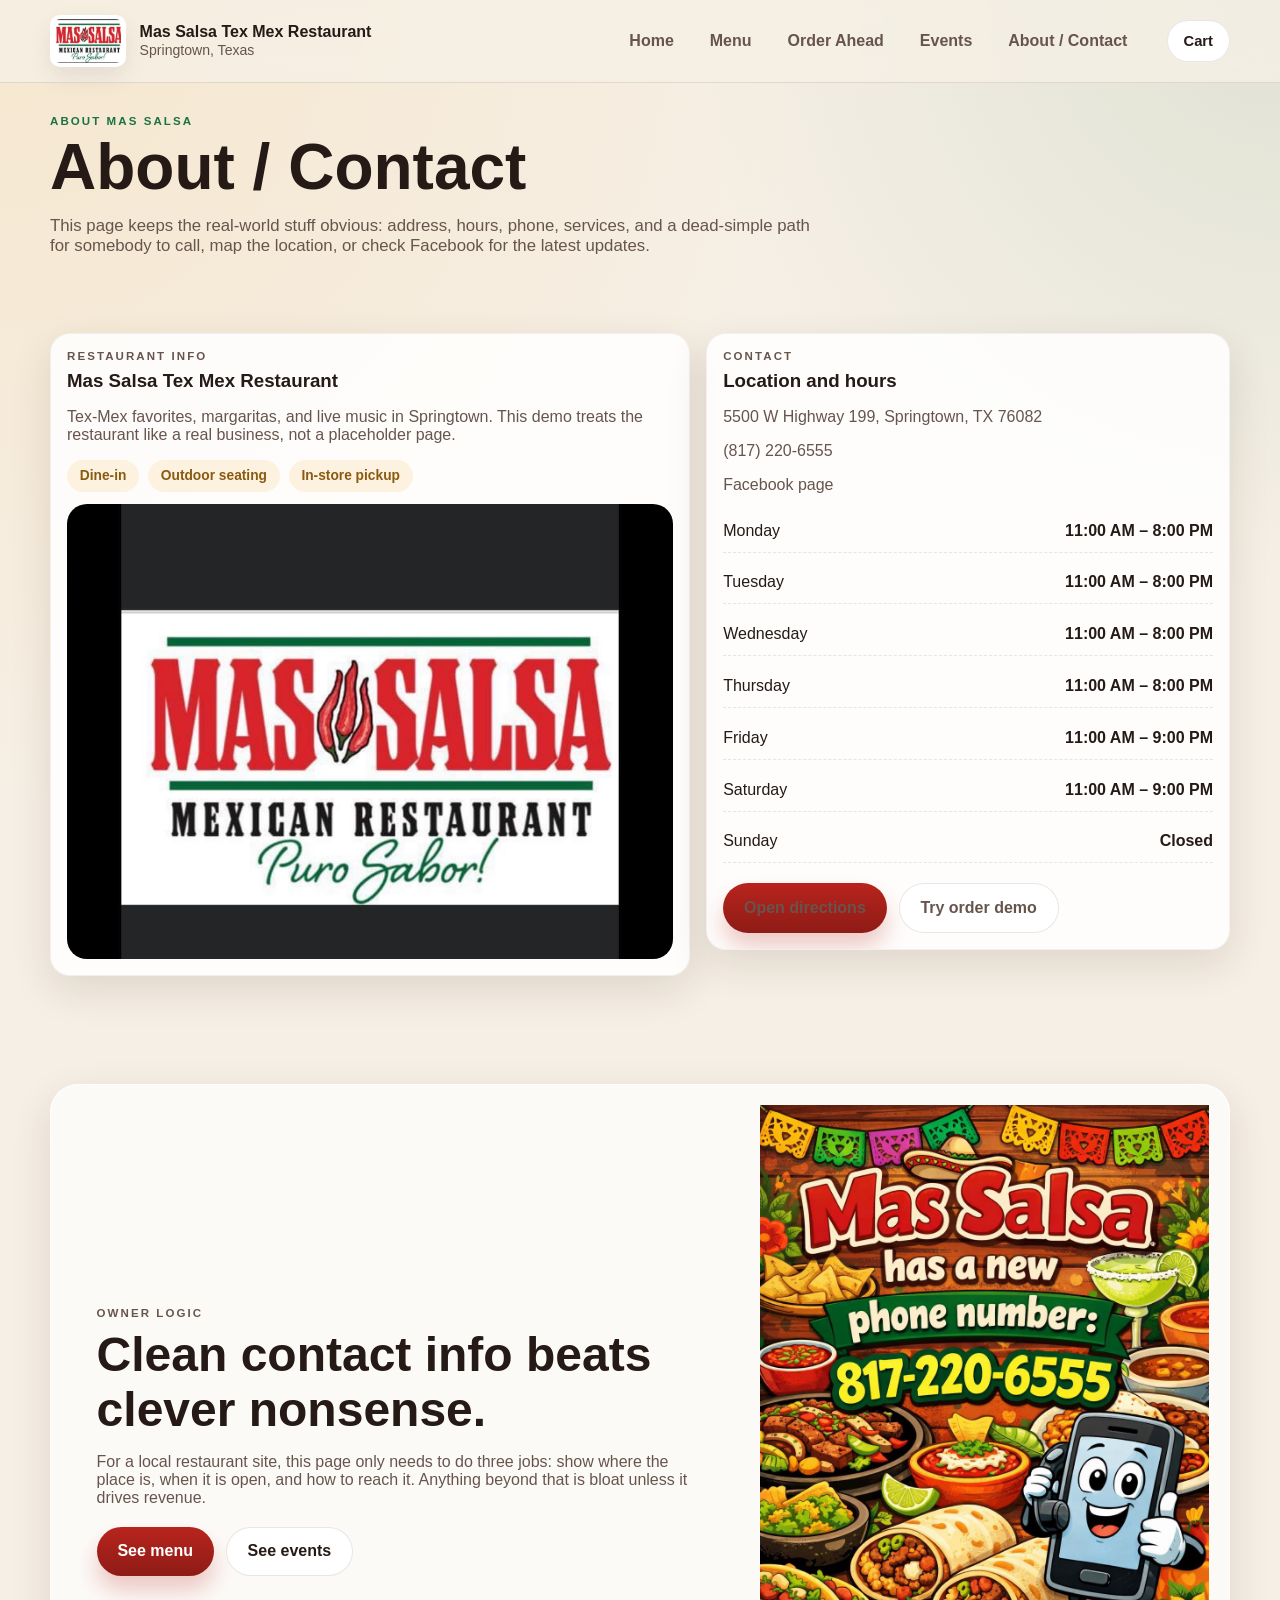
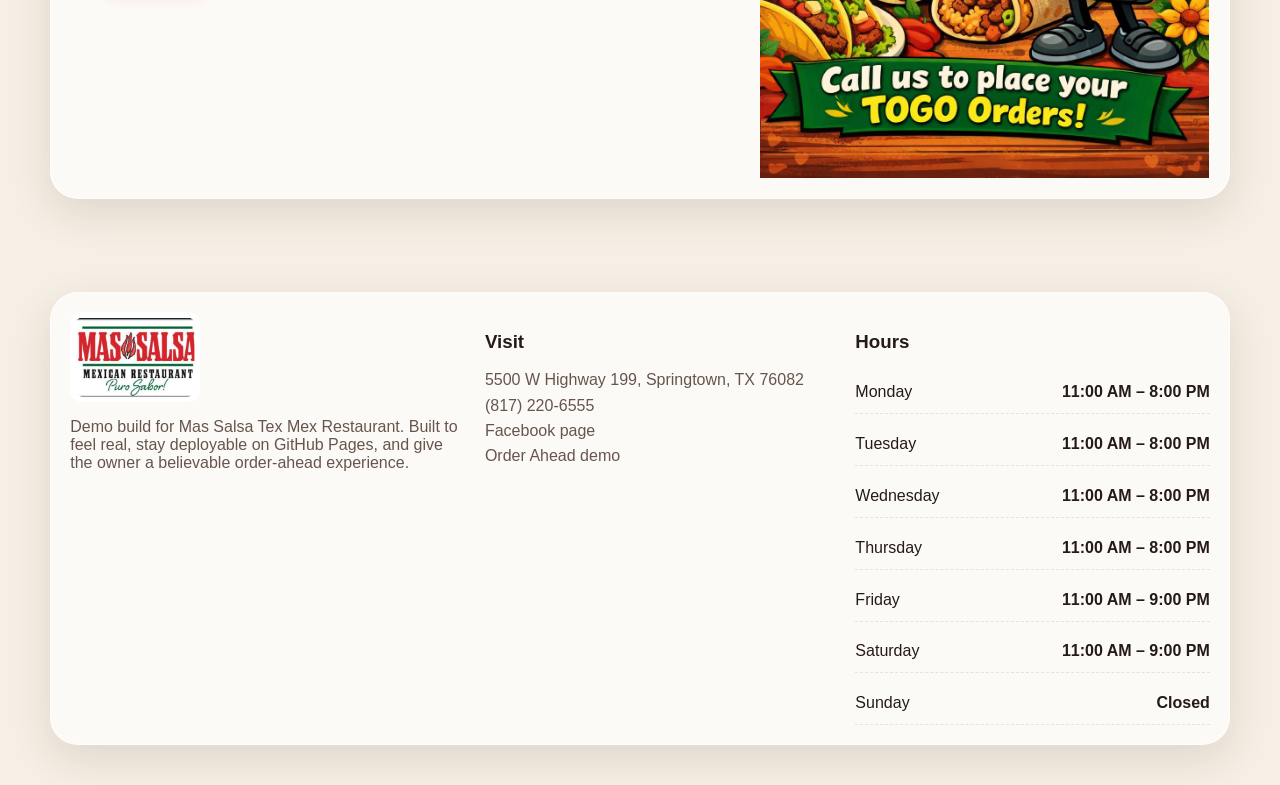
==== contact.html @ 47c1806d "Add files via upload" ====
<!doctype html>
<html lang="en">
<head>
  <meta charset="utf-8">
  <meta name="viewport" content="width=device-width, initial-scale=1">
  <title>About / Contact | Mas Salsa Tex Mex Restaurant</title>
  <meta name="description" content="Mas Salsa Tex Mex Restaurant demo website with order ahead flow, menu, events, and contact info.">
  <link rel="stylesheet" href="styles.css">
  <script defer src="data.js"></script>
  <script defer src="site.js"></script>
</head>
<body>
  <header class="site-header">
    <div class="container header-inner">
      <a class="brand" href="index.html">
        <img class="brand-mark" src="assets/logo-cropped.jpg" alt="Mas Salsa Tex Mex Restaurant logo">
        <div class="brand-text">
          <strong>Mas Salsa Tex Mex Restaurant</strong>
          <span>Springtown, Texas</span>
        </div>
      </a>
      <nav class="site-nav" data-site-nav>
        <a href="index.html">Home</a>
        <a href="menu.html">Menu</a>
        <a href="order.html">Order Ahead</a>
        <a href="events.html">Events</a>
        <a href="contact.html">About / Contact</a>
      </nav>
      <a class="btn btn-secondary btn-small cart-mini" href="order.html">Cart <span class="cart-badge" data-cart-count>0</span></a>
      <button class="mobile-nav-toggle" data-mobile-nav-toggle aria-label="Toggle menu">
        <span></span><span></span><span></span>
      </button>
    </div>
  </header>

  <main>
    <section class="page-hero">
      <div class="container">
        <p class="eyebrow">About Mas Salsa</p>
        <h1 class="page-title">About / Contact</h1>
        <p class="page-intro">This page keeps the real-world stuff obvious: address, hours, phone, services, and a dead-simple path for somebody to call, map the location, or check Facebook for the latest updates.</p>
      </div>
    </section>

    <section class="section-tight">
      <div class="container contact-grid">
        <article class="contact-card">
          <p class="eyebrow">Restaurant info</p>
          <h3>Mas Salsa Tex Mex Restaurant</h3>
          <p>Tex-Mex favorites, margaritas, and live music in Springtown. This demo treats the restaurant like a real business, not a placeholder page.</p>
          <div class="service-list">
            <span>Dine-in</span>
            <span>Outdoor seating</span>
            <span>In-store pickup</span>
          </div>
          <img src="assets/logo-full.jpg" alt="Mas Salsa logo">
        </article>

        <article class="contact-card">
          <p class="eyebrow">Contact</p>
          <h3>Location and hours</h3>
          <p><a data-maps target="_blank" rel="noreferrer">5500 W Highway 199, Springtown, TX 76082</a></p>
          <p><a data-phone-href><span data-phone>(817) 220-6555</span></a></p>
          <p><a data-facebook target="_blank" rel="noreferrer">Facebook page</a></p>
          <div class="hours-panel" data-render="hours"></div>
          <div class="inline-actions">
            <a class="btn btn-primary" data-maps target="_blank" rel="noreferrer">Open directions</a>
            <a class="btn btn-secondary" href="order.html">Try order demo</a>
          </div>
        </article>
      </div>
    </section>

    <section class="section">
      <div class="container section-shell">
        <div class="cta-band">
          <div class="cta-copy">
            <p class="eyebrow">Owner logic</p>
            <h2>Clean contact info beats clever nonsense.</h2>
            <p>For a local restaurant site, this page only needs to do three jobs: show where the place is, when it is open, and how to reach it. Anything beyond that is bloat unless it drives revenue.</p>
            <div class="inline-actions">
              <a class="btn btn-primary" href="menu.html">See menu</a>
              <a class="btn btn-secondary" href="events.html">See events</a>
            </div>
          </div>
          <div class="cta-image">
            <img src="assets/phone-poster.jpg" alt="Phone number pickup poster">
          </div>
        </div>
      </div>
    </section>
  </main>

  <footer class="footer">
    <div class="container">
      <div class="footer-shell section-shell">
        <div>
          <img class="footer-logo" src="assets/logo-cropped.jpg" alt="Mas Salsa logo">
          <p>Demo build for Mas Salsa Tex Mex Restaurant. Built to feel real, stay deployable on GitHub Pages, and give the owner a believable order-ahead experience.</p>
        </div>
        <div>
          <h3>Visit</h3>
          <ul>
            <li><a data-maps target="_blank" rel="noreferrer">5500 W Highway 199, Springtown, TX 76082</a></li>
            <li><a data-phone-href><span data-phone>(817) 220-6555</span></a></li>
            <li><a data-facebook target="_blank" rel="noreferrer">Facebook page</a></li>
            <li><a href="order.html">Order Ahead demo</a></li>
          </ul>
        </div>
        <div>
          <h3>Hours</h3>
          <div class="hours-panel" data-render="hours"></div>
        </div>
      </div>
    </div>
  </footer>
</body>
</html>
---- styles.css ----
:root {
  --bg: #f6efe5;
  --bg-soft: #fffaf5;
  --ink: #251a16;
  --muted: #67554d;
  --red: #b8241d;
  --red-deep: #8e1b16;
  --green: #197243;
  --green-deep: #115c35;
  --gold: #f5b544;
  --line: rgba(37, 26, 22, 0.1);
  --shadow: 0 14px 40px rgba(59, 30, 18, 0.12);
  --radius-xl: 28px;
  --radius-lg: 20px;
  --radius-md: 14px;
  --radius-sm: 10px;
  --max: 1180px;
}

* { box-sizing: border-box; }
html { scroll-behavior: smooth; }
body {
  margin: 0;
  font-family: Inter, Arial, Helvetica, sans-serif;
  color: var(--ink);
  background:
    radial-gradient(circle at top left, rgba(245,181,68,0.14), transparent 30%),
    radial-gradient(circle at top right, rgba(25,114,67,0.10), transparent 22%),
    var(--bg);
}
img { max-width: 100%; display: block; }
a { color: inherit; text-decoration: none; }
button, input, select, textarea { font: inherit; }
.container { width: min(var(--max), calc(100% - 2rem)); margin: 0 auto; }
.section { padding: 4rem 0; }
.section-tight { padding: 2.75rem 0; }
.section-shell {
  background: rgba(255,255,255,0.7);
  border: 1px solid rgba(255,255,255,0.75);
  border-radius: var(--radius-xl);
  box-shadow: var(--shadow);
  padding: 1.25rem;
}
.eyebrow {
  margin: 0 0 .5rem;
  text-transform: uppercase;
  letter-spacing: .18em;
  font-size: .72rem;
  font-weight: 700;
  color: var(--green);
}
.page-title {
  margin: 0;
  font-size: clamp(2.2rem, 5vw, 4.3rem);
  line-height: 1;
}
.page-intro {
  max-width: 48rem;
  color: var(--muted);
  font-size: 1.05rem;
}
.site-header {
  position: sticky;
  top: 0;
  z-index: 40;
  backdrop-filter: blur(14px);
  background: rgba(246, 239, 229, 0.82);
  border-bottom: 1px solid var(--line);
}
.header-inner {
  display: flex;
  align-items: center;
  gap: 1rem;
  min-height: 82px;
}
.brand {
  display: flex;
  align-items: center;
  gap: .85rem;
  margin-right: auto;
}
.brand-mark {
  width: 76px;
  height: 52px;
  object-fit: contain;
  border-radius: 10px;
  background: #fff;
  padding: .25rem;
  box-shadow: 0 10px 24px rgba(0,0,0,0.08);
}
.brand-text strong { display: block; font-size: 1rem; }
.brand-text span { color: var(--muted); font-size: .88rem; }
.site-nav {
  display: flex;
  align-items: center;
  gap: .35rem;
}
.site-nav a {
  padding: .72rem .95rem;
  border-radius: 999px;
  font-weight: 600;
  color: var(--muted);
}
.site-nav a:hover, .site-nav a.active { background: rgba(184,36,29,.08); color: var(--red-deep); }
.mobile-nav-toggle {
  display: none;
  width: 48px;
  height: 48px;
  border: 1px solid var(--line);
  border-radius: 14px;
  background: var(--bg-soft);
  align-items: center;
  justify-content: center;
  flex-direction: column;
  gap: 4px;
}
.mobile-nav-toggle span {
  width: 18px;
  height: 2px;
  background: var(--ink);
  border-radius: 999px;
}
.cart-mini {
  position: relative;
  margin-left: .5rem;
}
.cart-badge {
  position: absolute;
  top: -8px;
  right: -8px;
  min-width: 22px;
  height: 22px;
  padding: 0 .35rem;
  border-radius: 999px;
  background: var(--red);
  color: white;
  display: none;
  align-items: center;
  justify-content: center;
  font-size: .78rem;
  font-weight: 700;
}
.hero {
  padding: 2rem 0 4rem;
}
.hero-shell {
  display: grid;
  grid-template-columns: 1.2fr .95fr;
  gap: 1.25rem;
  align-items: stretch;
  padding: 1rem;
}
.hero-copy {
  padding: clamp(1rem, 3vw, 2.2rem);
  background: linear-gradient(180deg, rgba(255,255,255,.66), rgba(255,255,255,.5));
  border-radius: calc(var(--radius-xl) - 8px);
}
.hero-copy h1 {
  font-size: clamp(2.5rem, 6vw, 5rem);
  margin: .4rem 0 .9rem;
  line-height: .95;
}
.hero-copy p {
  max-width: 42rem;
  color: var(--muted);
  font-size: 1.08rem;
}
.hero-actions, .inline-actions { display: flex; flex-wrap: wrap; gap: .75rem; margin-top: 1.25rem; }
.hero-meta {
  display: grid;
  grid-template-columns: repeat(3, minmax(0,1fr));
  gap: .75rem;
  margin-top: 1.4rem;
}
.meta-card {
  padding: 1rem;
  border-radius: var(--radius-lg);
  background: rgba(255,255,255,.88);
  border: 1px solid rgba(0,0,0,.05);
}
.meta-card span {
  display: block;
  color: var(--muted);
  font-size: .83rem;
  margin-bottom: .25rem;
}
.meta-card strong { font-size: 1rem; }
.hero-media {
  display: grid;
  grid-template-columns: repeat(2, 1fr);
  gap: .85rem;
}
.hero-media .tile,
.gallery-grid img,
.event-card img,
.feature-card img,
.contact-card img {
  border-radius: var(--radius-lg);
  object-fit: cover;
  width: 100%;
  height: 100%;
}
.tile.tall { grid-row: span 2; min-height: 480px; }
.tile { min-height: 230px; box-shadow: var(--shadow); }
.btn {
  display: inline-flex;
  align-items: center;
  justify-content: center;
  gap: .5rem;
  border: 0;
  border-radius: 999px;
  padding: .92rem 1.3rem;
  font-weight: 700;
  cursor: pointer;
  transition: transform .18s ease, box-shadow .18s ease;
}
.btn:hover { transform: translateY(-1px); }
.btn-primary {
  background: linear-gradient(180deg, var(--red), var(--red-deep));
  color: white;
  box-shadow: 0 14px 22px rgba(184,36,29,.24);
}
.btn-secondary {
  background: white;
  color: var(--ink);
  border: 1px solid var(--line);
}
.btn-ghost {
  background: rgba(255,255,255,.7);
  color: var(--green-deep);
  border: 1px solid rgba(25,114,67,.2);
}
.btn-small { padding: .72rem 1rem; font-size: .92rem; }
.info-strip {
  display: grid;
  grid-template-columns: repeat(3, minmax(0,1fr));
  gap: 1rem;
}
.info-card {
  padding: 1.2rem;
  border-radius: var(--radius-lg);
  background: rgba(255,255,255,.85);
  border: 1px solid rgba(0,0,0,.05);
}
.info-card h3, .section-heading h2, .feature-content h3, .event-content h3, .contact-card h3 { margin: 0 0 .45rem; }
.info-card p, .info-card a, .section-note, .contact-card p, .contact-card a, .event-content p { color: var(--muted); }
.section-heading {
  display: flex;
  justify-content: space-between;
  align-items: end;
  gap: 1rem;
  margin-bottom: 1rem;
}
.section-heading h2 { font-size: clamp(1.8rem, 4vw, 3rem); }
.feature-grid,
.event-grid,
.contact-grid,
.gallery-grid {
  display: grid;
  gap: 1rem;
}
.feature-grid { grid-template-columns: repeat(3, minmax(0, 1fr)); }
.feature-card, .event-card, .contact-card, .menu-card, .cart-panel, .confirmation-card, .promo-card {
  background: rgba(255,255,255,.85);
  border: 1px solid rgba(0,0,0,.05);
  border-radius: var(--radius-lg);
  overflow: hidden;
  box-shadow: var(--shadow);
}
.feature-card img { aspect-ratio: 4 / 3; object-fit: cover; }
.feature-content, .event-content, .contact-card, .promo-card { padding: 1rem; }
.tag {
  display: inline-flex;
  padding: .38rem .68rem;
  border-radius: 999px;
  background: rgba(245,181,68,.18);
  color: #8a5a10;
  font-size: .8rem;
  font-weight: 700;
}
.event-grid { grid-template-columns: repeat(2, minmax(0,1fr)); }
.event-card.large { grid-template-columns: 1fr 1fr; display: grid; }
.event-card img { aspect-ratio: 4/3; }
.event-date { color: var(--red-deep) !important; font-weight: 700; }
.gallery-grid { grid-template-columns: repeat(4, minmax(0,1fr)); }
.gallery-grid img { aspect-ratio: 1 / 1; }
.cta-band {
  display: grid;
  grid-template-columns: 1.2fr .8fr;
  gap: 1rem;
  align-items: center;
}
.cta-copy {
  padding: 1.6rem;
}
.cta-copy h2 { margin: 0 0 .65rem; font-size: clamp(1.8rem, 4vw, 3rem); }
.cta-copy p { color: var(--muted); max-width: 38rem; }
.cta-image img { height: 100%; min-height: 350px; object-fit: cover; }
.hiring-banner {
  display: grid;
  grid-template-columns: .92fr 1.08fr;
  gap: 1rem;
  align-items: center;
}
.hiring-banner img { border-radius: var(--radius-lg); min-height: 320px; object-fit: cover; }
.hiring-copy { padding: 1rem; }
.hiring-copy ul { margin: 1rem 0 0; padding-left: 1.2rem; color: var(--muted); }

.page-hero {
  padding: 2rem 0 1rem;
}
.toolbar {
  display: flex;
  flex-wrap: wrap;
  gap: .75rem;
  align-items: center;
  justify-content: space-between;
  margin: 1.2rem 0 1rem;
}
.search {
  width: min(340px, 100%);
  border-radius: 999px;
  border: 1px solid var(--line);
  background: rgba(255,255,255,.88);
  padding: .95rem 1rem;
}
.chip-row { display: flex; flex-wrap: wrap; gap: .55rem; }
.chip {
  padding: .6rem .9rem;
  background: rgba(25,114,67,.08);
  color: var(--green-deep);
  border-radius: 999px;
  font-weight: 700;
  font-size: .9rem;
}
.menu-stack {
  display: grid;
  gap: 1.25rem;
}
.menu-section {
  background: rgba(255,255,255,.68);
  border: 1px solid rgba(255,255,255,.7);
  border-radius: var(--radius-xl);
  padding: 1.2rem;
}
.menu-grid {
  display: grid;
  grid-template-columns: repeat(2, minmax(0,1fr));
  gap: .9rem;
}
.subsection + .subsection { margin-top: 1rem; }
.subsection-title {
  margin: .75rem 0;
  font-size: 1.15rem;
}
.menu-card {
  padding: 1rem;
  display: grid;
  gap: .75rem;
}
.menu-card-head {
  display: flex;
  gap: .8rem;
  justify-content: space-between;
  align-items: start;
}
.menu-card-head h3 { margin: 0; font-size: 1rem; }
.price-pill {
  white-space: nowrap;
  padding: .45rem .7rem;
  border-radius: 999px;
  background: rgba(184,36,29,.09);
  color: var(--red-deep);
  font-weight: 800;
}
.menu-meta, .menu-note, .cart-note, .section-subtitle {
  color: var(--muted);
  margin: 0;
  font-size: .9rem;
}
.order-layout {
  display: grid;
  grid-template-columns: minmax(0, 1fr) 360px;
  gap: 1rem;
}
.cart-panel {
  position: sticky;
  top: 98px;
  padding: 1rem;
  height: fit-content;
}
.cart-panel h3 { margin: 0 0 .25rem; }
.cart-items { display: grid; gap: .75rem; margin: 1rem 0; }
.cart-row {
  padding: .9rem;
  border-radius: var(--radius-md);
  background: var(--bg-soft);
  display: flex;
  justify-content: space-between;
  gap: .9rem;
}
.cart-row h4 { margin: 0 0 .25rem; font-size: .98rem; }
.cart-row p { margin: 0; color: var(--muted); }
.qty-controls {
  display: flex;
  align-items: center;
  gap: .6rem;
}
.qty-controls button {
  width: 34px;
  height: 34px;
  border-radius: 10px;
  border: 0;
  background: rgba(25,114,67,.1);
  color: var(--green-deep);
  font-size: 1.1rem;
  font-weight: 700;
  cursor: pointer;
}
.cart-summary { display: grid; gap: .5rem; }
.cart-summary > div {
  display: flex;
  justify-content: space-between;
  gap: .75rem;
}
.summary-total {
  padding-top: .5rem;
  border-top: 1px solid var(--line);
  font-size: 1.1rem;
}
.order-form {
  display: grid;
  gap: .8rem;
  margin-top: 1rem;
}
.field-grid {
  display: grid;
  grid-template-columns: repeat(2, minmax(0,1fr));
  gap: .75rem;
}
.input, .textarea, .select {
  width: 100%;
  border-radius: 14px;
  border: 1px solid var(--line);
  background: var(--bg-soft);
  padding: .9rem 1rem;
}
.textarea { min-height: 110px; resize: vertical; }
.empty-cart {
  padding: 1rem;
  border-radius: var(--radius-md);
  background: rgba(25,114,67,.06);
}
.empty-cart p { margin: 0 0 .3rem; font-weight: 700; }
.empty-cart span { color: var(--muted); }
.confirmation-grid {
  display: grid;
  grid-template-columns: repeat(2, minmax(0,1fr));
  gap: .75rem;
  margin: 1rem 0;
}
.confirmation-grid div {
  padding: .9rem;
  border-radius: 16px;
  background: var(--bg-soft);
}
.confirmation-grid span { display: block; color: var(--muted); font-size: .86rem; }
.contact-grid { grid-template-columns: 1.1fr .9fr; align-items: start; }
.contact-card img { aspect-ratio: 4/3; object-fit: cover; border-radius: var(--radius-lg); margin-top: .75rem; }
.hours-panel { display: grid; gap: .55rem; }
.hour-row {
  display: flex;
  justify-content: space-between;
  gap: 1rem;
  padding: .75rem 0;
  border-bottom: 1px dashed var(--line);
}
.service-list {
  display: flex;
  flex-wrap: wrap;
  gap: .55rem;
  margin-top: .9rem;
}
.service-list span {
  padding: .55rem .8rem;
  border-radius: 999px;
  background: rgba(245,181,68,.15);
  color: #8a5a10;
  font-weight: 700;
  font-size: .86rem;
}
.footer {
  padding: 1.8rem 0 2.5rem;
}
.footer-shell {
  display: grid;
  grid-template-columns: .9fr .8fr .8fr;
  gap: 1rem;
  padding: 1.2rem;
}
.footer-logo {
  width: 130px;
  border-radius: 12px;
  background: white;
  padding: .35rem;
  margin-bottom: .7rem;
}
.footer p, .footer a, .footer li { color: var(--muted); }
.footer ul { list-style: none; margin: 0; padding: 0; display: grid; gap: .45rem; }
.demo-toast {
  position: fixed;
  bottom: 20px;
  right: 20px;
  background: #1d1d1d;
  color: white;
  padding: .85rem 1rem;
  border-radius: 14px;
  box-shadow: var(--shadow);
  opacity: 0;
  transform: translateY(10px);
  transition: all .18s ease;
  pointer-events: none;
  z-index: 99;
}
.demo-toast.visible {
  opacity: 1;
  transform: translateY(0);
}
.notice {
  padding: .95rem 1rem;
  border-radius: 14px;
  background: rgba(245,181,68,.16);
  color: #7d540e;
  border: 1px solid rgba(245,181,68,.2);
}
@media (max-width: 980px) {
  .hero-shell,
  .cta-band,
  .contact-grid,
  .footer-shell,
  .hiring-banner,
  .order-layout,
  .event-card.large { grid-template-columns: 1fr; }
  .hero-media { grid-template-columns: repeat(2,1fr); }
  .tile.tall { min-height: 280px; }
  .feature-grid, .gallery-grid { grid-template-columns: repeat(2, minmax(0,1fr)); }
  .event-grid { grid-template-columns: 1fr; }
  .site-nav {
    position: absolute;
    top: 82px;
    left: 1rem;
    right: 1rem;
    background: rgba(255,255,255,.95);
    border: 1px solid var(--line);
    border-radius: 18px;
    box-shadow: var(--shadow);
    padding: .8rem;
    display: none;
    flex-direction: column;
    align-items: stretch;
  }
  .site-nav.open { display: flex; }
  .mobile-nav-toggle { display: inline-flex; }
}
@media (max-width: 720px) {
  .hero-meta, .info-strip, .field-grid, .menu-grid, .confirmation-grid { grid-template-columns: 1fr; }
  .hero-media { grid-template-columns: 1fr; }
  .feature-grid, .gallery-grid { grid-template-columns: 1fr; }
  .container { width: min(var(--max), calc(100% - 1rem)); }
  .hero-copy, .cta-copy, .section-shell { padding: 1rem; }
}
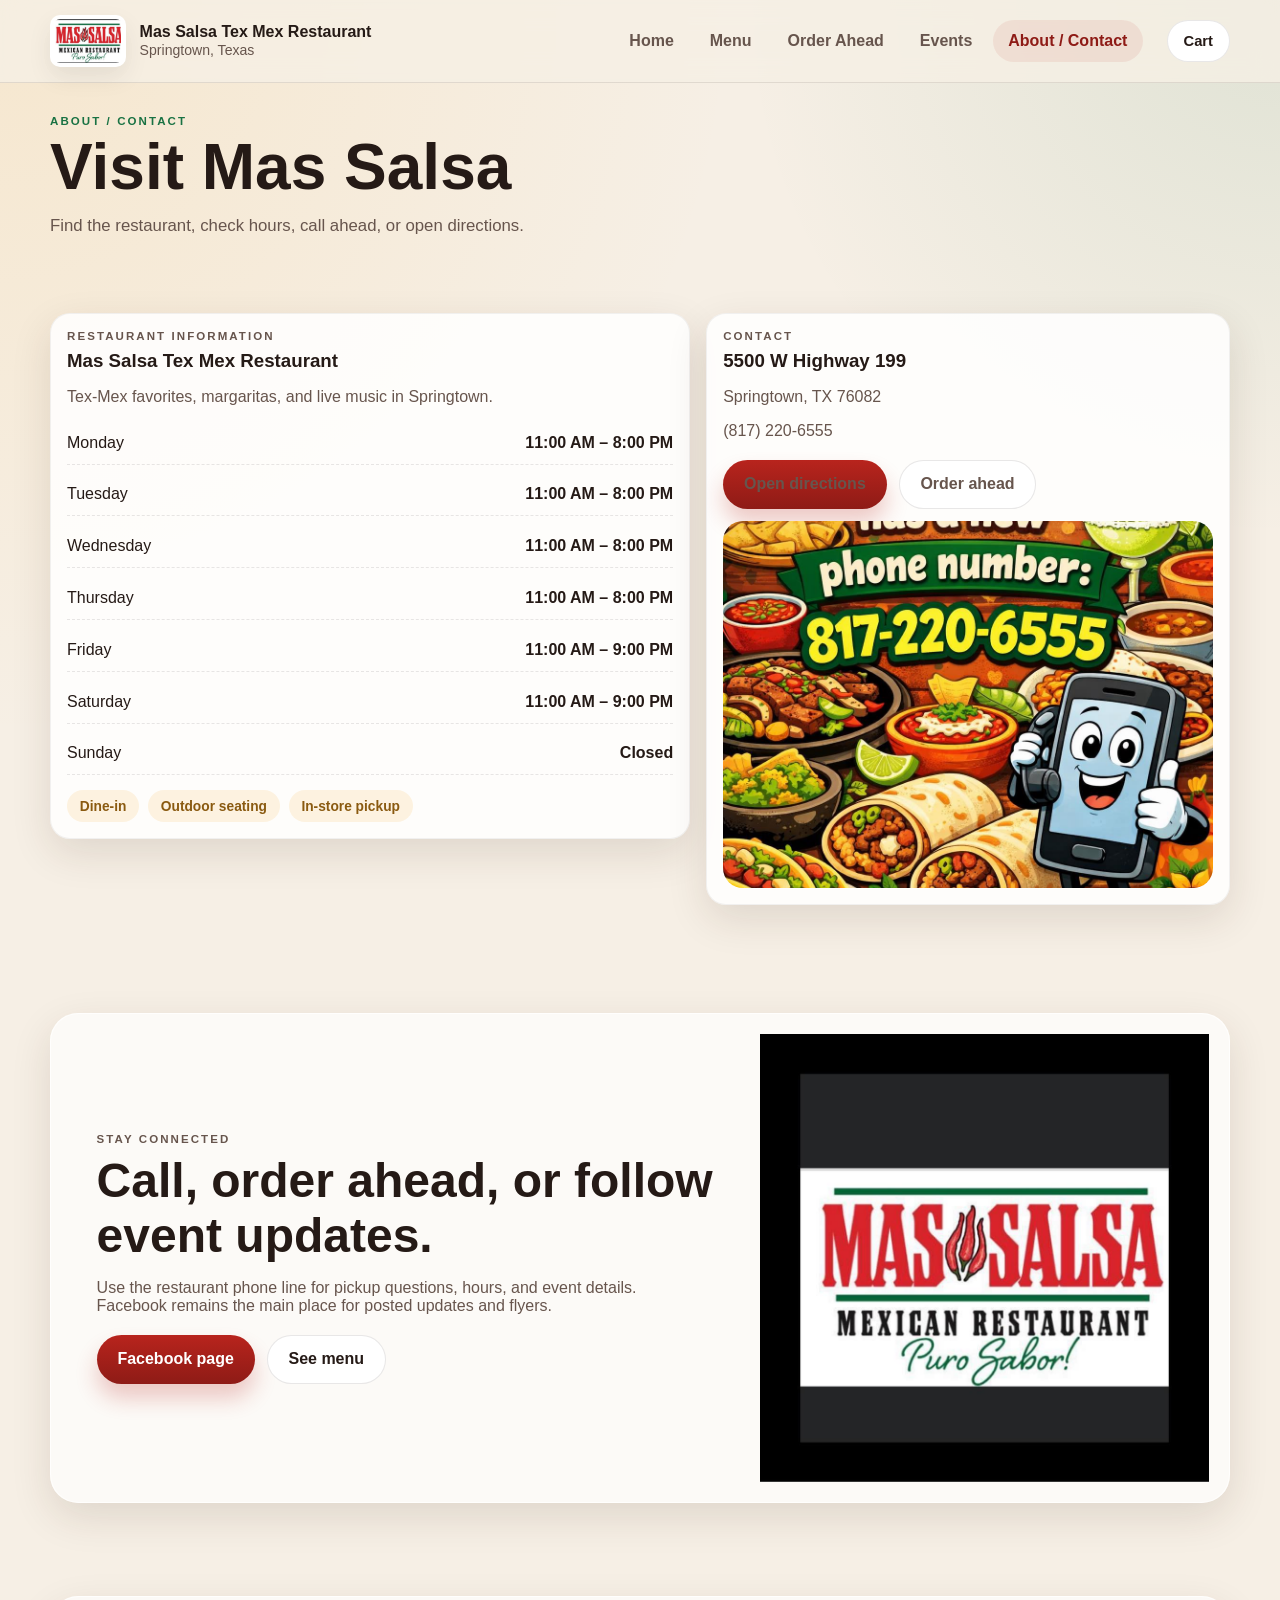
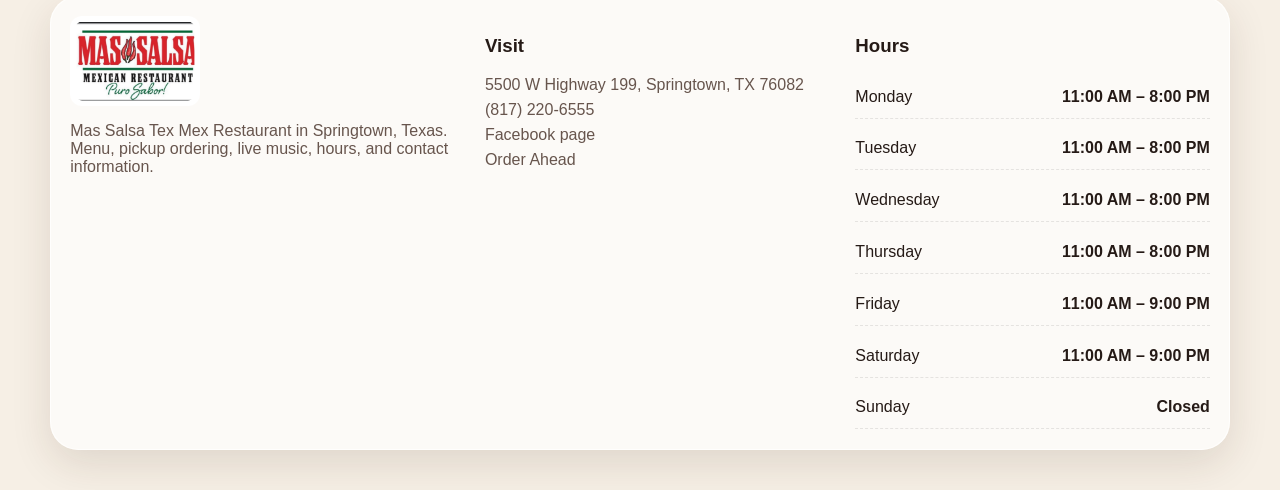
==== commit d1057713: "Add files via upload" ====
--- a/contact.html
+++ b/contact.html
@@ -4,7 +4,7 @@
   <meta charset="utf-8">
   <meta name="viewport" content="width=device-width, initial-scale=1">
   <title>About / Contact | Mas Salsa Tex Mex Restaurant</title>
-  <meta name="description" content="Mas Salsa Tex Mex Restaurant demo website with order ahead flow, menu, events, and contact info.">
+  <meta name="description" content="Hours, address, phone number, and contact information for Mas Salsa Tex Mex Restaurant in Springtown, Texas.">
   <link rel="stylesheet" href="styles.css">
   <script defer src="data.js"></script>
   <script defer src="site.js"></script>
@@ -36,37 +36,36 @@
   <main>
     <section class="page-hero">
       <div class="container">
-        <p class="eyebrow">About Mas Salsa</p>
-        <h1 class="page-title">About / Contact</h1>
-        <p class="page-intro">This page keeps the real-world stuff obvious: address, hours, phone, services, and a dead-simple path for somebody to call, map the location, or check Facebook for the latest updates.</p>
+        <p class="eyebrow">About / Contact</p>
+        <h1 class="page-title">Visit Mas Salsa</h1>
+        <p class="page-intro">Find the restaurant, check hours, call ahead, or open directions.</p>
       </div>
     </section>
 
     <section class="section-tight">
       <div class="container contact-grid">
         <article class="contact-card">
-          <p class="eyebrow">Restaurant info</p>
+          <p class="eyebrow">Restaurant information</p>
           <h3>Mas Salsa Tex Mex Restaurant</h3>
-          <p>Tex-Mex favorites, margaritas, and live music in Springtown. This demo treats the restaurant like a real business, not a placeholder page.</p>
+          <p>Tex-Mex favorites, margaritas, and live music in Springtown.</p>
+          <div class="hours-panel" data-render="hours"></div>
           <div class="service-list">
             <span>Dine-in</span>
             <span>Outdoor seating</span>
             <span>In-store pickup</span>
           </div>
-          <img src="assets/logo-full.jpg" alt="Mas Salsa logo">
         </article>
 
         <article class="contact-card">
           <p class="eyebrow">Contact</p>
-          <h3>Location and hours</h3>
-          <p><a data-maps target="_blank" rel="noreferrer">5500 W Highway 199, Springtown, TX 76082</a></p>
+          <h3>5500 W Highway 199</h3>
+          <p>Springtown, TX 76082</p>
           <p><a data-phone-href><span data-phone>(817) 220-6555</span></a></p>
-          <p><a data-facebook target="_blank" rel="noreferrer">Facebook page</a></p>
-          <div class="hours-panel" data-render="hours"></div>
           <div class="inline-actions">
             <a class="btn btn-primary" data-maps target="_blank" rel="noreferrer">Open directions</a>
-            <a class="btn btn-secondary" href="order.html">Try order demo</a>
+            <a class="btn btn-secondary" href="order.html">Order ahead</a>
           </div>
+          <img src="assets/phone-poster.jpg" alt="Phone number pickup poster">
         </article>
       </div>
     </section>
@@ -75,16 +74,16 @@
       <div class="container section-shell">
         <div class="cta-band">
           <div class="cta-copy">
-            <p class="eyebrow">Owner logic</p>
-            <h2>Clean contact info beats clever nonsense.</h2>
-            <p>For a local restaurant site, this page only needs to do three jobs: show where the place is, when it is open, and how to reach it. Anything beyond that is bloat unless it drives revenue.</p>
+            <p class="eyebrow">Stay connected</p>
+            <h2>Call, order ahead, or follow event updates.</h2>
+            <p>Use the restaurant phone line for pickup questions, hours, and event details. Facebook remains the main place for posted updates and flyers.</p>
             <div class="inline-actions">
-              <a class="btn btn-primary" href="menu.html">See menu</a>
-              <a class="btn btn-secondary" href="events.html">See events</a>
+              <a class="btn btn-primary" data-facebook target="_blank" rel="noreferrer">Facebook page</a>
+              <a class="btn btn-secondary" href="menu.html">See menu</a>
             </div>
           </div>
           <div class="cta-image">
-            <img src="assets/phone-poster.jpg" alt="Phone number pickup poster">
+            <img src="assets/logo-full.jpg" alt="Mas Salsa logo">
           </div>
         </div>
       </div>
@@ -96,7 +95,7 @@
       <div class="footer-shell section-shell">
         <div>
           <img class="footer-logo" src="assets/logo-cropped.jpg" alt="Mas Salsa logo">
-          <p>Demo build for Mas Salsa Tex Mex Restaurant. Built to feel real, stay deployable on GitHub Pages, and give the owner a believable order-ahead experience.</p>
+          <p>Mas Salsa Tex Mex Restaurant in Springtown, Texas. Menu, pickup ordering, live music, hours, and contact information.</p>
         </div>
         <div>
           <h3>Visit</h3>
@@ -104,7 +103,7 @@
             <li><a data-maps target="_blank" rel="noreferrer">5500 W Highway 199, Springtown, TX 76082</a></li>
             <li><a data-phone-href><span data-phone>(817) 220-6555</span></a></li>
             <li><a data-facebook target="_blank" rel="noreferrer">Facebook page</a></li>
-            <li><a href="order.html">Order Ahead demo</a></li>
+            <li><a href="order.html">Order Ahead</a></li>
           </ul>
         </div>
         <div>
--- a/styles.css
+++ b/styles.css
@@ -508,7 +508,7 @@
 }
 .footer p, .footer a, .footer li { color: var(--muted); }
 .footer ul { list-style: none; margin: 0; padding: 0; display: grid; gap: .45rem; }
-.demo-toast {
+.legacy-demo-toast {
   position: fixed;
   bottom: 20px;
   right: 20px;
@@ -523,7 +523,7 @@
   pointer-events: none;
   z-index: 99;
 }
-.demo-toast.visible {
+.legacy-demo-toast.visible {
   opacity: 1;
   transform: translateY(0);
 }
@@ -570,3 +570,154 @@
   .container { width: min(var(--max), calc(100% - 1rem)); }
   .hero-copy, .cta-copy, .section-shell { padding: 1rem; }
 }
+
+
+body.modal-open { overflow: hidden; }
+.compact { align-items: end; }
+.field-label {
+  display: block;
+  font-size: .84rem;
+  font-weight: 700;
+  color: var(--muted);
+  margin-bottom: .35rem;
+}
+.cart-tags {
+  display: flex;
+  flex-wrap: wrap;
+  gap: .45rem;
+  margin-top: .55rem;
+}
+.cart-tags span {
+  padding: .38rem .62rem;
+  border-radius: 999px;
+  background: rgba(25,114,67,.08);
+  color: var(--green-deep);
+  font-size: .8rem;
+  line-height: 1.2;
+}
+.confirmation-list {
+  list-style: none;
+  margin: 1rem 0;
+  padding: 0;
+  display: grid;
+  gap: .75rem;
+}
+.confirmation-list li {
+  display: flex;
+  justify-content: space-between;
+  gap: 1rem;
+  padding: .85rem 1rem;
+  border-radius: 16px;
+  background: var(--bg-soft);
+}
+.confirmation-list p {
+  margin: .3rem 0 0;
+  color: var(--muted);
+  font-size: .9rem;
+}
+.confirmation-note {
+  color: var(--muted);
+  margin: 0 0 1rem;
+}
+.modal-backdrop {
+  position: fixed;
+  inset: 0;
+  background: rgba(20, 14, 12, .6);
+  display: flex;
+  align-items: center;
+  justify-content: center;
+  padding: 1rem;
+  z-index: 100;
+}
+.modal-card {
+  width: min(760px, 100%);
+  max-height: calc(100vh - 2rem);
+  overflow: auto;
+  background: #fffaf5;
+  border-radius: var(--radius-xl);
+  box-shadow: var(--shadow);
+  padding: 1.25rem;
+  position: relative;
+}
+.modal-close {
+  position: absolute;
+  top: 12px;
+  right: 12px;
+  width: 40px;
+  height: 40px;
+  border: 0;
+  border-radius: 999px;
+  background: rgba(0,0,0,.06);
+  font-size: 1.5rem;
+  cursor: pointer;
+}
+.modal-form {
+  display: grid;
+  gap: 1rem;
+}
+.modifier-stack {
+  display: grid;
+  gap: .85rem;
+}
+.modifier-group {
+  margin: 0;
+  padding: 1rem;
+  border: 1px solid var(--line);
+  border-radius: var(--radius-lg);
+  background: rgba(255,255,255,.72);
+}
+.modifier-group legend {
+  padding: 0 .35rem;
+  font-weight: 800;
+}
+.modifier-options {
+  display: grid;
+  gap: .55rem;
+}
+.modifier-options-multi {
+  grid-template-columns: repeat(2, minmax(0,1fr));
+}
+.modifier-option {
+  display: flex;
+  align-items: center;
+  gap: .55rem;
+  padding: .6rem .75rem;
+  border-radius: 12px;
+  background: rgba(246,239,229,.9);
+}
+.modifier-option input { accent-color: var(--red); }
+.modifier-option span {
+  display: flex;
+  justify-content: space-between;
+  gap: .5rem;
+  width: 100%;
+}
+.modal-actions {
+  display: flex;
+  justify-content: flex-end;
+  gap: .75rem;
+}
+.site-toast {
+  position: fixed;
+  bottom: 20px;
+  right: 20px;
+  background: #1d1d1d;
+  color: white;
+  padding: .85rem 1rem;
+  border-radius: 14px;
+  box-shadow: var(--shadow);
+  opacity: 0;
+  transform: translateY(10px);
+  transition: .22s ease;
+  pointer-events: none;
+  z-index: 110;
+}
+.site-toast.visible {
+  opacity: 1;
+  transform: translateY(0);
+}
+@media (max-width: 900px) {
+  .modifier-options-multi { grid-template-columns: 1fr; }
+  .modal-actions { flex-direction: column-reverse; }
+  .confirmation-list li { flex-direction: column; }
+}
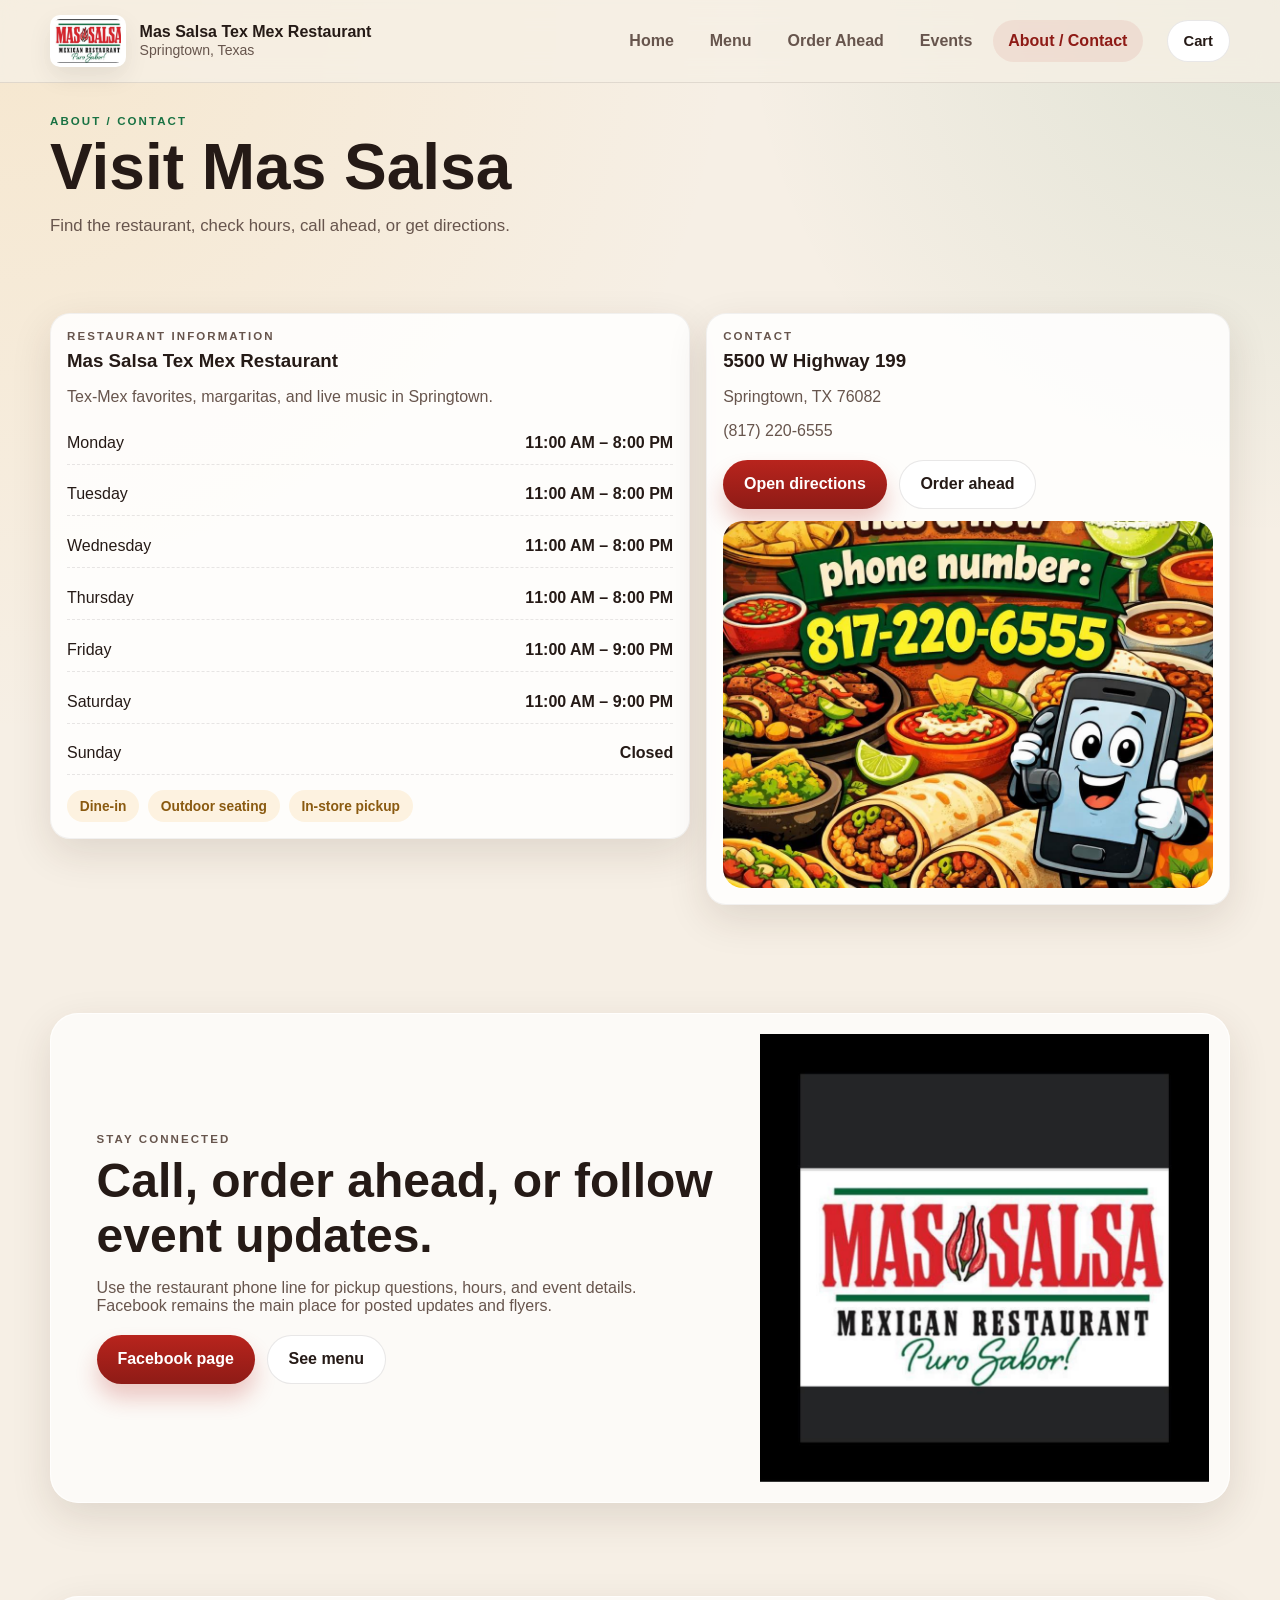
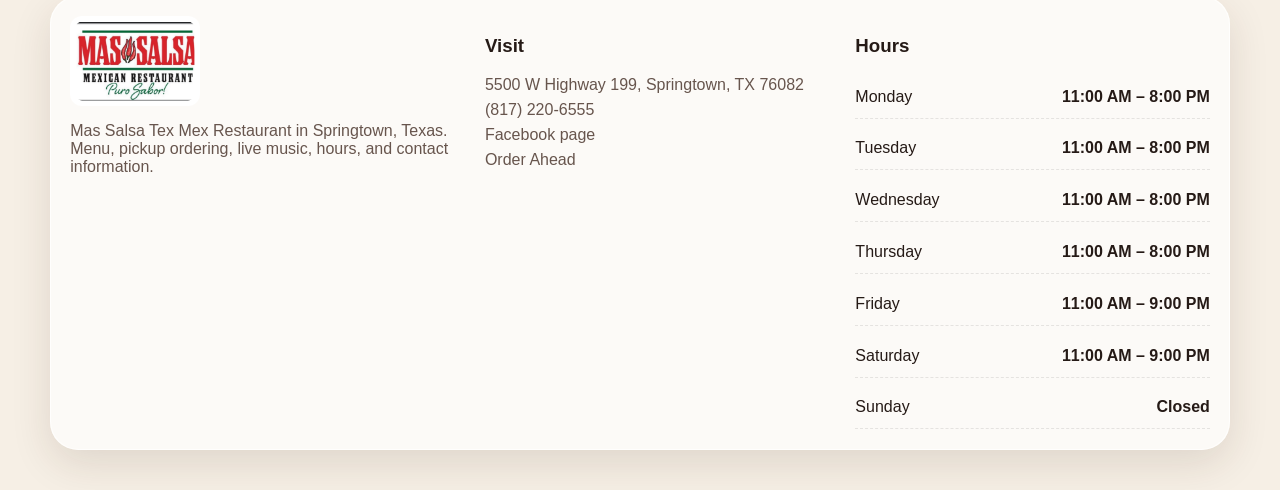
==== commit ec1bb484: "Add files via upload" ====
--- a/contact.html
+++ b/contact.html
@@ -38,7 +38,7 @@
       <div class="container">
         <p class="eyebrow">About / Contact</p>
         <h1 class="page-title">Visit Mas Salsa</h1>
-        <p class="page-intro">Find the restaurant, check hours, call ahead, or open directions.</p>
+        <p class="page-intro">Find the restaurant, check hours, call ahead, or get directions.</p>
       </div>
     </section>
 
--- a/styles.css
+++ b/styles.css
@@ -20,6 +20,7 @@
 
 * { box-sizing: border-box; }
 html { scroll-behavior: smooth; }
+[hidden] { display: none !important; }
 body {
   margin: 0;
   font-family: Inter, Arial, Helvetica, sans-serif;
@@ -218,7 +219,7 @@
 .btn:hover { transform: translateY(-1px); }
 .btn-primary {
   background: linear-gradient(180deg, var(--red), var(--red-deep));
-  color: white;
+  color: #fff;
   box-shadow: 0 14px 22px rgba(184,36,29,.24);
 }
 .btn-secondary {
@@ -231,6 +232,10 @@
   color: var(--green-deep);
   border: 1px solid rgba(25,114,67,.2);
 }
+a.btn, button.btn { text-decoration: none; }
+a.btn.btn-primary, button.btn.btn-primary { color: #fff; }
+a.btn.btn-secondary, button.btn.btn-secondary { color: var(--ink); }
+a.btn.btn-ghost, button.btn.btn-ghost { color: var(--green-deep); }
 .btn-small { padding: .72rem 1rem; font-size: .92rem; }
 .info-strip {
   display: grid;
@@ -244,7 +249,8 @@
   border: 1px solid rgba(0,0,0,.05);
 }
 .info-card h3, .section-heading h2, .feature-content h3, .event-content h3, .contact-card h3 { margin: 0 0 .45rem; }
-.info-card p, .info-card a, .section-note, .contact-card p, .contact-card a, .event-content p { color: var(--muted); }
+.info-card p, .section-note, .contact-card p, .event-content p { color: var(--muted); }
+.info-card a:not(.btn), .contact-card a:not(.btn), .event-content a:not(.btn) { color: var(--muted); }
 .section-heading {
   display: flex;
   justify-content: space-between;
@@ -638,6 +644,11 @@
   box-shadow: var(--shadow);
   padding: 1.25rem;
   position: relative;
+  border: 1px solid rgba(37, 26, 22, 0.08);
+}
+#item-modal-content {
+  display: block;
+  min-height: 1px;
 }
 .modal-close {
   position: absolute;
@@ -654,6 +665,7 @@
 .modal-form {
   display: grid;
   gap: 1rem;
+  padding-top: 1rem;
 }
 .modifier-stack {
   display: grid;
